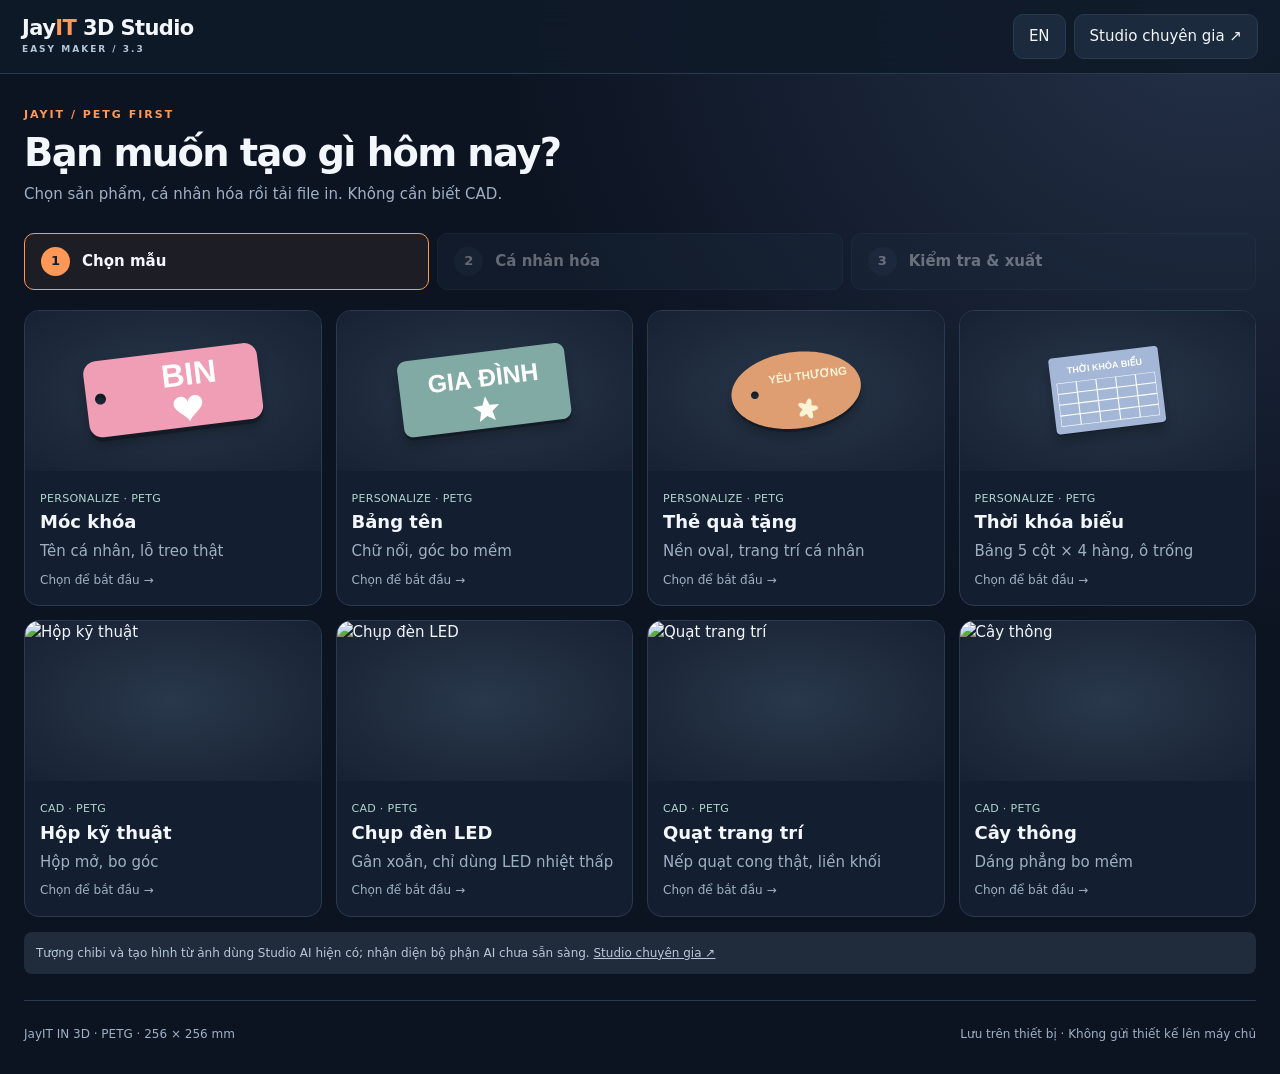
==== easy.html @ 81c8c87f "Add files via upload" ====
<!doctype html><html lang="vi"><head><meta charset="utf-8"><meta name="viewport" content="width=device-width,initial-scale=1"><meta name="theme-color" content="#101828"><title>JayIT Easy Maker — Thiết kế in 3D dễ dàng</title><link rel="icon" href="icon-192.png"><link rel="stylesheet" href="easy.css"></head><body><header class="top"><a class="brand" href="index.html">Jay<span>IT</span> <b>3D Studio</b><small>EASY MAKER / 3.3</small></a><nav><button id="language" title="Change language">EN</button><a class="button" href="index.html" data-i="expert">Studio chuyên gia ↗</a></nav></header><main><div class="intro"><div class="eyebrow">JAYIT / PETG FIRST</div><h1 data-i="headline">Bạn muốn tạo gì hôm nay?</h1><p data-i="lead">Chọn sản phẩm, cá nhân hóa rồi tải file in. Không cần biết CAD.</p></div><div id="steps" class="steps"></div><div id="screen"></div><footer><span>JayIT IN 3D · PETG · 256 × 256 mm</span><span data-i="foot">Lưu trên thiết bị · Không gửi thiết kế lên máy chủ</span></footer></main><script src="earcut.js"></script><script src="easy-geometry.js"></script><script src="easy-cad.js"></script><script src="easy-core.js"></script><script src="easy-gpu.js"></script><script src="cpu-studio.js"></script><script src="easy-app.js"></script></body></html>
---- easy.css ----
:root{color-scheme:dark;--bg:#0c1321;--panel:#131f30;--line:#2a3b51;--soft:#9fb0c5;--text:#f3f6fa;--accent:#ff9756;--mint:#7ddbc1}*{box-sizing:border-box}body{margin:0;background:radial-gradient(ellipse at 95% 0%,#243148 0,transparent 42%),var(--bg);color:var(--text);font:15px/1.5 system-ui,-apple-system,"Segoe UI",sans-serif}a{color:inherit;text-decoration:none}button,input,select{font:inherit;color:inherit}button,.button{display:inline-flex;align-items:center;justify-content:center;gap:6px;padding:10px 15px;border:1px solid var(--line);border-radius:10px;background:#1b2a3c;color:var(--text);cursor:pointer;transition:background .15s}button:hover,.button:hover{background:#263951}button:focus-visible,a:focus-visible,input:focus-visible,select:focus-visible{outline:2px solid var(--accent);outline-offset:2px}button.primary,.primary{background:var(--accent);color:#172033;font-weight:750;border-color:transparent}button.primary:hover{background:#ffb184}button:disabled{opacity:.38;cursor:not-allowed}input:not([type=range]):not([type=color]),select{background:#0e1827;border:1px solid var(--line);border-radius:8px;padding:10px;width:100%;min-width:0}input[type=range]{width:100%;accent-color:var(--accent)}input[type=color]{width:100%;height:38px;border:1px solid var(--line);border-radius:8px;background:#0e1827;cursor:pointer}.top{position:sticky;top:0;z-index:9;background:#101a29ed;border-bottom:1px solid var(--line);padding:14px max(22px,calc((100vw - 1460px)/2));display:flex;align-items:center;justify-content:space-between;backdrop-filter:blur(15px)}.brand{font-weight:900;font-size:21px;letter-spacing:-.6px;line-height:1.1}.brand span{color:var(--accent)}.brand small{display:block;font-size:9px;letter-spacing:2px;color:#b5c6da;margin-top:5px}.top nav{display:flex;gap:8px;align-items:center}main{max-width:1460px;padding:25px 24px;margin:auto}.intro{padding:8px 0 22px}.eyebrow{letter-spacing:2px;color:var(--accent);font-size:11px;font-weight:800}h1{font-size:clamp(27px,3vw,43px);letter-spacing:-1.6px;line-height:1.15;margin:8px 0}h2{font-size:20px;margin:0 0 8px}h3{font-size:15px;margin:0 0 6px}p{margin:5px 0;color:var(--soft)}small,.muted{color:var(--soft);font-size:12px}.steps{display:grid;grid-template-columns:repeat(3,1fr);gap:8px;margin:0 0 20px}.step{justify-content:flex-start;gap:12px;padding:13px 16px;text-align:left;font-weight:650}.step b{display:grid;place-items:center;width:29px;height:29px;border-radius:50%;background:#28384e;font-size:13px}.step.active{border-color:var(--accent);background:#ff975612}.step.active b{background:var(--accent);color:#131f30}.step.done b{background:#285c55;color:#b1f4dc}.templates{display:grid;grid-template-columns:repeat(4,1fr);gap:14px}.template{border:1px solid var(--line);background:var(--panel);border-radius:15px;overflow:hidden;cursor:pointer;text-align:left;display:block;padding:0;min-width:0}.template:hover{border-color:#ff9756;background:#1b283b}.template .thumb{height:160px;display:flex;align-items:center;justify-content:center;background:radial-gradient(ellipse,#29384b,#172133)}.thumb img{width:100%;height:100%;object-fit:cover}.thumb svg{width:90%;height:90%;filter:drop-shadow(0 8px 6px #0004)}.template .details{padding:15px}.template .details strong{font-size:18px}.tag{font-size:11px;letter-spacing:.3px;color:#afd6cb}.row{display:flex;align-items:center;gap:8px;flex-wrap:wrap}.between{justify-content:space-between}.panel{background:var(--panel);border:1px solid var(--line);border-radius:14px;padding:16px;min-width:0}.workspace{display:grid;grid-template-columns:300px minmax(0,1fr) 280px;gap:14px;align-items:start}.workspace.cad{grid-template-columns:320px minmax(0,1fr)}.stack{display:flex;flex-direction:column;gap:12px}label{display:block;font-size:12px;color:var(--soft);margin-top:9px}label input,label select{display:block;margin-top:5px}.rangehead{display:flex;justify-content:space-between;gap:6px;align-items:baseline}.rangehead output{color:var(--text);font-weight:700}.colors{display:grid;grid-template-columns:1fr 1fr;gap:10px}.viewpanel{padding:0;overflow:hidden}.viewbar{padding:11px 13px;display:flex;justify-content:space-between;gap:6px;align-items:center;border-bottom:1px solid var(--line);flex-wrap:wrap}.viewbar button{padding:6px 10px;font-size:12px}#view3d{width:100%;height:390px;display:block;touch-action:none;background:#111826}.layoutboard{margin:0;padding:10px;background:#0f1826;border-top:1px solid var(--line)}#board{display:block;width:100%;height:230px;touch-action:none;background:#111c2b;border-radius:8px;user-select:none}.layout-note{margin:5px 0;font-size:11px;color:var(--soft)}.catalog{display:grid;grid-template-columns:repeat(3,minmax(0,1fr));gap:6px;max-height:400px;overflow:auto;padding:2px}.component{display:block;min-width:0;background:#19283a;padding:5px 2px;border-radius:8px;text-align:center;font-size:10px;cursor:grab}.component svg{display:block;width:100%;height:43px}.component span{display:block;white-space:nowrap;overflow:hidden;text-overflow:ellipsis}.component:hover{border-color:var(--accent)}.catalogFilter{display:grid;grid-template-columns:1fr;gap:7px;margin:12px 0}.status{margin:10px 0;padding:10px 12px;border-left:3px solid var(--mint);background:#102a2b;font-size:13px;overflow-wrap:anywhere}.status.error{border-color:#ffa29a;background:#3a262b;color:#ffd0c9}.status.busy{border-color:var(--accent);background:#30271f}.footbar{margin-top:16px;display:flex;align-items:center;justify-content:space-between;gap:10px;flex-wrap:wrap}.footbar button{min-height:44px}.exportgrid{display:grid;grid-template-columns:1.5fr 1fr;gap:14px}.summary{display:grid;grid-template-columns:1fr 1fr;gap:8px;margin:14px 0}.metric{background:#0e1827;padding:13px;border-radius:9px}.metric strong{display:block;font-size:19px;color:var(--accent);margin-top:3px}.exportbtn{width:100%;margin:5px 0;padding:14px}.notice{background:#202b3b;padding:12px;border-radius:8px;font-size:12px;color:#b8c8d9}.empty{padding:24px;color:var(--soft);text-align:center}footer{display:flex;justify-content:space-between;gap:8px;color:var(--soft);font-size:12px;padding:24px 0 6px;border-top:1px solid var(--line);margin-top:26px}.selected{outline:1px solid var(--accent)}.item-actions button{font-size:12px;padding:7px 9px}.checkline{display:flex;align-items:center;gap:8px}.checkline input{width:auto;margin:0}#saveState{font-size:12px;color:#a2cfc5}.template .thumb.flat{padding:12px}.pill{border:1px solid #3c5867;border-radius:20px;padding:4px 9px;font-size:11px;color:#a9e1d1}.searchresult{font-size:11px;color:var(--soft);margin:4px 0}.sr-only{position:absolute;width:1px;height:1px;overflow:hidden;clip:rect(0,0,0,0)}@media(max-width:1100px){.workspace{grid-template-columns:260px minmax(0,1fr)}.library{grid-column:1/-1}.catalog{grid-template-columns:repeat(8,minmax(0,1fr));max-height:225px}.templates{grid-template-columns:repeat(3,1fr)}}@media(max-width:700px){main{padding:15px 12px}.top{padding:12px}.brand{font-size:17px}.top .button{font-size:11px;padding:8px}.top nav{gap:4px}.steps{gap:4px}.step{padding:7px;gap:5px;font-size:11px}.step b{width:21px;height:21px;flex-shrink:0}.templates{grid-template-columns:repeat(2,minmax(0,1fr));gap:9px}.template .thumb{height:115px}.template .details{padding:10px}.template .details strong{font-size:15px}.workspace,.workspace.cad,.exportgrid{grid-template-columns:1fr}.library{grid-column:auto}.workspace .viewpanel{grid-row:1}.catalog{grid-template-columns:repeat(4,minmax(0,1fr));max-height:260px}#view3d{height:280px}#board{height:180px}.panel{padding:12px}.viewpanel{padding:0}footer{flex-direction:column}.intro{padding-bottom:15px}.footbar{align-items:stretch}.footbar>button{flex:1}}
/* keep the preview fully visible on smaller desktop viewports */
@media(min-width:1101px){.workspace #view3d{height:350px}.workspace #board{height:190px}.workspace .catalog{max-height:378px}}.thumb img{object-fit:contain}.checkline input[type=checkbox]{appearance:auto;flex:0 0 auto;width:16px;height:16px}.checkline{justify-content:flex-start;gap:9px}#saveState{max-width:340px;overflow-wrap:anywhere}.row #quickNext{white-space:nowrap}@media(max-width:700px){.row #quickNext{width:100%}#saveState{max-width:100%}}
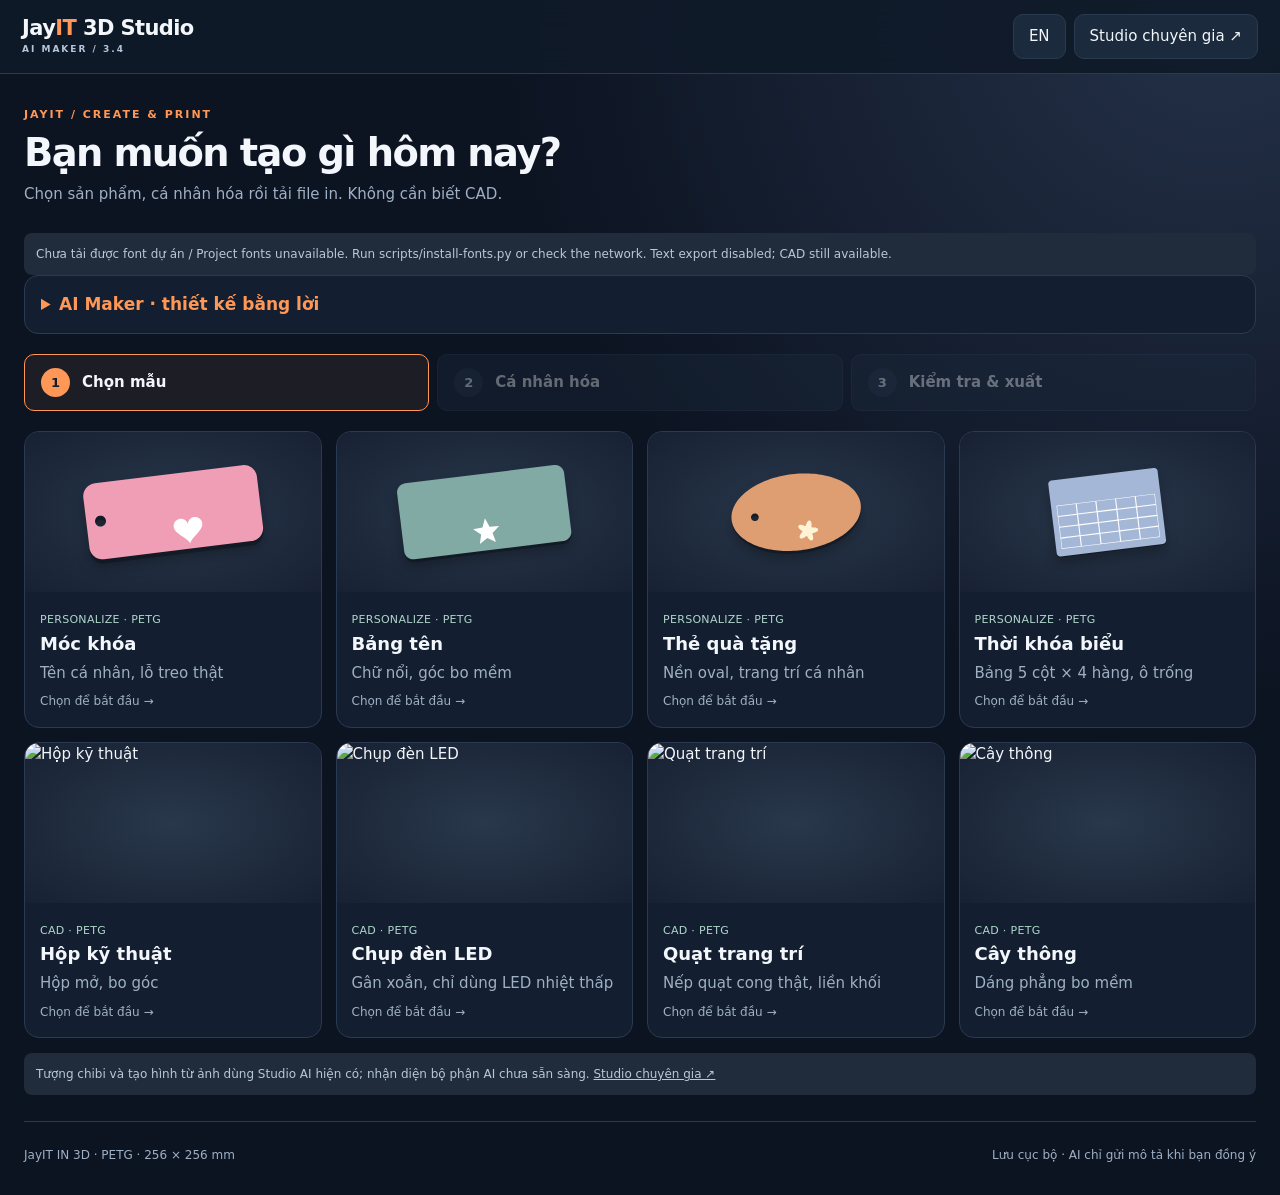
==== commit ac9c3c88: "JAYIT STUDIO 3.4" ====
--- a/easy.html
+++ b/easy.html
@@ -1 +1 @@
-<!doctype html><html lang="vi"><head><meta charset="utf-8"><meta name="viewport" content="width=device-width,initial-scale=1"><meta name="theme-color" content="#101828"><title>JayIT Easy Maker — Thiết kế in 3D dễ dàng</title><link rel="icon" href="icon-192.png"><link rel="stylesheet" href="easy.css"></head><body><header class="top"><a class="brand" href="index.html">Jay<span>IT</span> <b>3D Studio</b><small>EASY MAKER / 3.3</small></a><nav><button id="language" title="Change language">EN</button><a class="button" href="index.html" data-i="expert">Studio chuyên gia ↗</a></nav></header><main><div class="intro"><div class="eyebrow">JAYIT / PETG FIRST</div><h1 data-i="headline">Bạn muốn tạo gì hôm nay?</h1><p data-i="lead">Chọn sản phẩm, cá nhân hóa rồi tải file in. Không cần biết CAD.</p></div><div id="steps" class="steps"></div><div id="screen"></div><footer><span>JayIT IN 3D · PETG · 256 × 256 mm</span><span data-i="foot">Lưu trên thiết bị · Không gửi thiết kế lên máy chủ</span></footer></main><script src="earcut.js"></script><script src="easy-geometry.js"></script><script src="easy-cad.js"></script><script src="easy-core.js"></script><script src="easy-gpu.js"></script><script src="cpu-studio.js"></script><script src="easy-app.js"></script></body></html>
+<!doctype html><html lang="vi"><head><meta charset="utf-8"><meta name="viewport" content="width=device-width,initial-scale=1"><meta name="theme-color" content="#101828"><title>JayIT Easy Maker — Thiết kế in 3D dễ dàng</title><link rel="icon" href="icon-192.png"><link rel="stylesheet" href="easy.css"></head><body><header class="top"><a class="brand" href="index.html">Jay<span>IT</span> <b>3D Studio</b><small>AI MAKER / 3.4</small></a><nav><button id="language" title="Change language">EN</button><a class="button" href="index.html" data-i="expert">Studio chuyên gia ↗</a></nav></header><main><div class="intro"><div class="eyebrow">JAYIT / CREATE &amp; PRINT</div><h1 data-i="headline">Bạn muốn tạo gì hôm nay?</h1><p data-i="lead">Chọn sản phẩm, cá nhân hóa rồi tải file in. Không cần biết CAD.</p></div><div id="font-status" class="notice" role="status" hidden></div><details class="maker-panel" id="maker-panel"><summary data-maker-i="title">AI Maker · thiết kế bằng lời</summary><p data-maker-i="desc"></p><details><summary data-maker-i="connection"></summary><form id="maker-login-form"><div class="maker-login-grid"><label><span data-maker-i="url"></span><input type="url" id="maker-url" autocomplete="off" required></label><label><span data-maker-i="key"></span><input id="maker-key" autocomplete="off" required></label><label><span data-maker-i="email"></span><input type="email" id="maker-email" autocomplete="username" required></label><label><span data-maker-i="pass"></span><input type="password" id="maker-password" autocomplete="current-password" required></label></div><div class="row"><button type="submit" id="maker-login" data-maker-i="login"></button><button type="button" id="maker-logout" data-maker-i="logout"></button><small id="maker-state"></small></div></form></details><label><span data-maker-i="prompt"></span><textarea id="maker-input" maxlength="1000"></textarea></label><label class="checkline"><input type="checkbox" id="maker-consent"><span data-maker-i="consent"></span></label><p class="notice" data-maker-i="limits"></p><div class="row"><button class="primary" id="maker-gen" data-maker-i="gen" disabled></button><button id="maker-suggest" data-maker-i="suggest" disabled></button></div><p id="maker-status" role="status" aria-live="polite"></p><p class="muted" data-maker-i="charge"></p><div class="maker-results" id="maker-results"></div></details><div id="steps" class="steps"></div><div id="screen"></div><footer><span>JayIT IN 3D · PETG · 256 × 256 mm</span><span data-i="foot">Lưu cục bộ · AI chỉ gửi mô tả khi bạn đồng ý</span></footer></main><script src="earcut.js"></script><script src="easy-geometry.js"></script><script src="easy-cad.js"></script><script src="easy-core.js"></script><script src="easy-gpu.js"></script><script src="easy-cpu.js"></script><script src="easy-fonts.js"></script><script src="maker-schema.js"></script><script src="maker-printcheck.js"></script><script src="maker-ui.js"></script><script src="easy-app.js"></script></body></html>
--- a/easy.css
+++ b/easy.css
@@ -1,3 +1,4 @@
 :root{color-scheme:dark;--bg:#0c1321;--panel:#131f30;--line:#2a3b51;--soft:#9fb0c5;--text:#f3f6fa;--accent:#ff9756;--mint:#7ddbc1}*{box-sizing:border-box}body{margin:0;background:radial-gradient(ellipse at 95% 0%,#243148 0,transparent 42%),var(--bg);color:var(--text);font:15px/1.5 system-ui,-apple-system,"Segoe UI",sans-serif}a{color:inherit;text-decoration:none}button,input,select{font:inherit;color:inherit}button,.button{display:inline-flex;align-items:center;justify-content:center;gap:6px;padding:10px 15px;border:1px solid var(--line);border-radius:10px;background:#1b2a3c;color:var(--text);cursor:pointer;transition:background .15s}button:hover,.button:hover{background:#263951}button:focus-visible,a:focus-visible,input:focus-visible,select:focus-visible{outline:2px solid var(--accent);outline-offset:2px}button.primary,.primary{background:var(--accent);color:#172033;font-weight:750;border-color:transparent}button.primary:hover{background:#ffb184}button:disabled{opacity:.38;cursor:not-allowed}input:not([type=range]):not([type=color]),select{background:#0e1827;border:1px solid var(--line);border-radius:8px;padding:10px;width:100%;min-width:0}input[type=range]{width:100%;accent-color:var(--accent)}input[type=color]{width:100%;height:38px;border:1px solid var(--line);border-radius:8px;background:#0e1827;cursor:pointer}.top{position:sticky;top:0;z-index:9;background:#101a29ed;border-bottom:1px solid var(--line);padding:14px max(22px,calc((100vw - 1460px)/2));display:flex;align-items:center;justify-content:space-between;backdrop-filter:blur(15px)}.brand{font-weight:900;font-size:21px;letter-spacing:-.6px;line-height:1.1}.brand span{color:var(--accent)}.brand small{display:block;font-size:9px;letter-spacing:2px;color:#b5c6da;margin-top:5px}.top nav{display:flex;gap:8px;align-items:center}main{max-width:1460px;padding:25px 24px;margin:auto}.intro{padding:8px 0 22px}.eyebrow{letter-spacing:2px;color:var(--accent);font-size:11px;font-weight:800}h1{font-size:clamp(27px,3vw,43px);letter-spacing:-1.6px;line-height:1.15;margin:8px 0}h2{font-size:20px;margin:0 0 8px}h3{font-size:15px;margin:0 0 6px}p{margin:5px 0;color:var(--soft)}small,.muted{color:var(--soft);font-size:12px}.steps{display:grid;grid-template-columns:repeat(3,1fr);gap:8px;margin:0 0 20px}.step{justify-content:flex-start;gap:12px;padding:13px 16px;text-align:left;font-weight:650}.step b{display:grid;place-items:center;width:29px;height:29px;border-radius:50%;background:#28384e;font-size:13px}.step.active{border-color:var(--accent);background:#ff975612}.step.active b{background:var(--accent);color:#131f30}.step.done b{background:#285c55;color:#b1f4dc}.templates{display:grid;grid-template-columns:repeat(4,1fr);gap:14px}.template{border:1px solid var(--line);background:var(--panel);border-radius:15px;overflow:hidden;cursor:pointer;text-align:left;display:block;padding:0;min-width:0}.template:hover{border-color:#ff9756;background:#1b283b}.template .thumb{height:160px;display:flex;align-items:center;justify-content:center;background:radial-gradient(ellipse,#29384b,#172133)}.thumb img{width:100%;height:100%;object-fit:cover}.thumb svg{width:90%;height:90%;filter:drop-shadow(0 8px 6px #0004)}.template .details{padding:15px}.template .details strong{font-size:18px}.tag{font-size:11px;letter-spacing:.3px;color:#afd6cb}.row{display:flex;align-items:center;gap:8px;flex-wrap:wrap}.between{justify-content:space-between}.panel{background:var(--panel);border:1px solid var(--line);border-radius:14px;padding:16px;min-width:0}.workspace{display:grid;grid-template-columns:300px minmax(0,1fr) 280px;gap:14px;align-items:start}.workspace.cad{grid-template-columns:320px minmax(0,1fr)}.stack{display:flex;flex-direction:column;gap:12px}label{display:block;font-size:12px;color:var(--soft);margin-top:9px}label input,label select{display:block;margin-top:5px}.rangehead{display:flex;justify-content:space-between;gap:6px;align-items:baseline}.rangehead output{color:var(--text);font-weight:700}.colors{display:grid;grid-template-columns:1fr 1fr;gap:10px}.viewpanel{padding:0;overflow:hidden}.viewbar{padding:11px 13px;display:flex;justify-content:space-between;gap:6px;align-items:center;border-bottom:1px solid var(--line);flex-wrap:wrap}.viewbar button{padding:6px 10px;font-size:12px}#view3d{width:100%;height:390px;display:block;touch-action:none;background:#111826}.layoutboard{margin:0;padding:10px;background:#0f1826;border-top:1px solid var(--line)}#board{display:block;width:100%;height:230px;touch-action:none;background:#111c2b;border-radius:8px;user-select:none}.layout-note{margin:5px 0;font-size:11px;color:var(--soft)}.catalog{display:grid;grid-template-columns:repeat(3,minmax(0,1fr));gap:6px;max-height:400px;overflow:auto;padding:2px}.component{display:block;min-width:0;background:#19283a;padding:5px 2px;border-radius:8px;text-align:center;font-size:10px;cursor:grab}.component svg{display:block;width:100%;height:43px}.component span{display:block;white-space:nowrap;overflow:hidden;text-overflow:ellipsis}.component:hover{border-color:var(--accent)}.catalogFilter{display:grid;grid-template-columns:1fr;gap:7px;margin:12px 0}.status{margin:10px 0;padding:10px 12px;border-left:3px solid var(--mint);background:#102a2b;font-size:13px;overflow-wrap:anywhere}.status.error{border-color:#ffa29a;background:#3a262b;color:#ffd0c9}.status.busy{border-color:var(--accent);background:#30271f}.footbar{margin-top:16px;display:flex;align-items:center;justify-content:space-between;gap:10px;flex-wrap:wrap}.footbar button{min-height:44px}.exportgrid{display:grid;grid-template-columns:1.5fr 1fr;gap:14px}.summary{display:grid;grid-template-columns:1fr 1fr;gap:8px;margin:14px 0}.metric{background:#0e1827;padding:13px;border-radius:9px}.metric strong{display:block;font-size:19px;color:var(--accent);margin-top:3px}.exportbtn{width:100%;margin:5px 0;padding:14px}.notice{background:#202b3b;padding:12px;border-radius:8px;font-size:12px;color:#b8c8d9}.empty{padding:24px;color:var(--soft);text-align:center}footer{display:flex;justify-content:space-between;gap:8px;color:var(--soft);font-size:12px;padding:24px 0 6px;border-top:1px solid var(--line);margin-top:26px}.selected{outline:1px solid var(--accent)}.item-actions button{font-size:12px;padding:7px 9px}.checkline{display:flex;align-items:center;gap:8px}.checkline input{width:auto;margin:0}#saveState{font-size:12px;color:#a2cfc5}.template .thumb.flat{padding:12px}.pill{border:1px solid #3c5867;border-radius:20px;padding:4px 9px;font-size:11px;color:#a9e1d1}.searchresult{font-size:11px;color:var(--soft);margin:4px 0}.sr-only{position:absolute;width:1px;height:1px;overflow:hidden;clip:rect(0,0,0,0)}@media(max-width:1100px){.workspace{grid-template-columns:260px minmax(0,1fr)}.library{grid-column:1/-1}.catalog{grid-template-columns:repeat(8,minmax(0,1fr));max-height:225px}.templates{grid-template-columns:repeat(3,1fr)}}@media(max-width:700px){main{padding:15px 12px}.top{padding:12px}.brand{font-size:17px}.top .button{font-size:11px;padding:8px}.top nav{gap:4px}.steps{gap:4px}.step{padding:7px;gap:5px;font-size:11px}.step b{width:21px;height:21px;flex-shrink:0}.templates{grid-template-columns:repeat(2,minmax(0,1fr));gap:9px}.template .thumb{height:115px}.template .details{padding:10px}.template .details strong{font-size:15px}.workspace,.workspace.cad,.exportgrid{grid-template-columns:1fr}.library{grid-column:auto}.workspace .viewpanel{grid-row:1}.catalog{grid-template-columns:repeat(4,minmax(0,1fr));max-height:260px}#view3d{height:280px}#board{height:180px}.panel{padding:12px}.viewpanel{padding:0}footer{flex-direction:column}.intro{padding-bottom:15px}.footbar{align-items:stretch}.footbar>button{flex:1}}
 /* keep the preview fully visible on smaller desktop viewports */
 @media(min-width:1101px){.workspace #view3d{height:350px}.workspace #board{height:190px}.workspace .catalog{max-height:378px}}.thumb img{object-fit:contain}.checkline input[type=checkbox]{appearance:auto;flex:0 0 auto;width:16px;height:16px}.checkline{justify-content:flex-start;gap:9px}#saveState{max-width:340px;overflow-wrap:anywhere}.row #quickNext{white-space:nowrap}@media(max-width:700px){.row #quickNext{width:100%}#saveState{max-width:100%}}
+.maker-panel{margin:0 0 20px;padding:16px;border:1px solid var(--line);border-radius:14px;background:var(--panel)}.maker-panel>summary{cursor:pointer;font-weight:800;color:var(--accent);font-size:17px}.maker-panel textarea{font:inherit;color:var(--text);background:#0e1827;border:1px solid var(--line);border-radius:9px;padding:12px;width:100%;min-height:90px;resize:vertical}.maker-login-grid{display:grid;grid-template-columns:repeat(2,minmax(0,1fr));gap:8px}.maker-results{display:grid;grid-template-columns:repeat(3,minmax(0,1fr));gap:10px;margin-top:12px}.maker-option{padding:12px;background:#0e1827;border:1px solid var(--line);border-radius:9px;overflow-wrap:anywhere}.maker-option button{width:100%;margin-top:8px}.maker-swatches{display:flex;gap:5px;margin-top:8px}.maker-swatches span{width:30px;height:24px;border:1px solid #ffffff44;border-radius:5px}.maker-print-report{padding:12px;margin:12px 0;background:#152334;border:1px solid var(--line);border-radius:8px;color:var(--text);font-size:13px}.maker-print-report ul{padding-left:22px;color:#ffd6a4}.maker-print-report h3{color:var(--accent)}#maker-status{overflow-wrap:anywhere}.maker-panel .checkline{align-items:flex-start}.maker-panel summary small{color:var(--soft)}@media(max-width:700px){.maker-results,.maker-login-grid{grid-template-columns:1fr}.maker-panel{padding:12px}}
